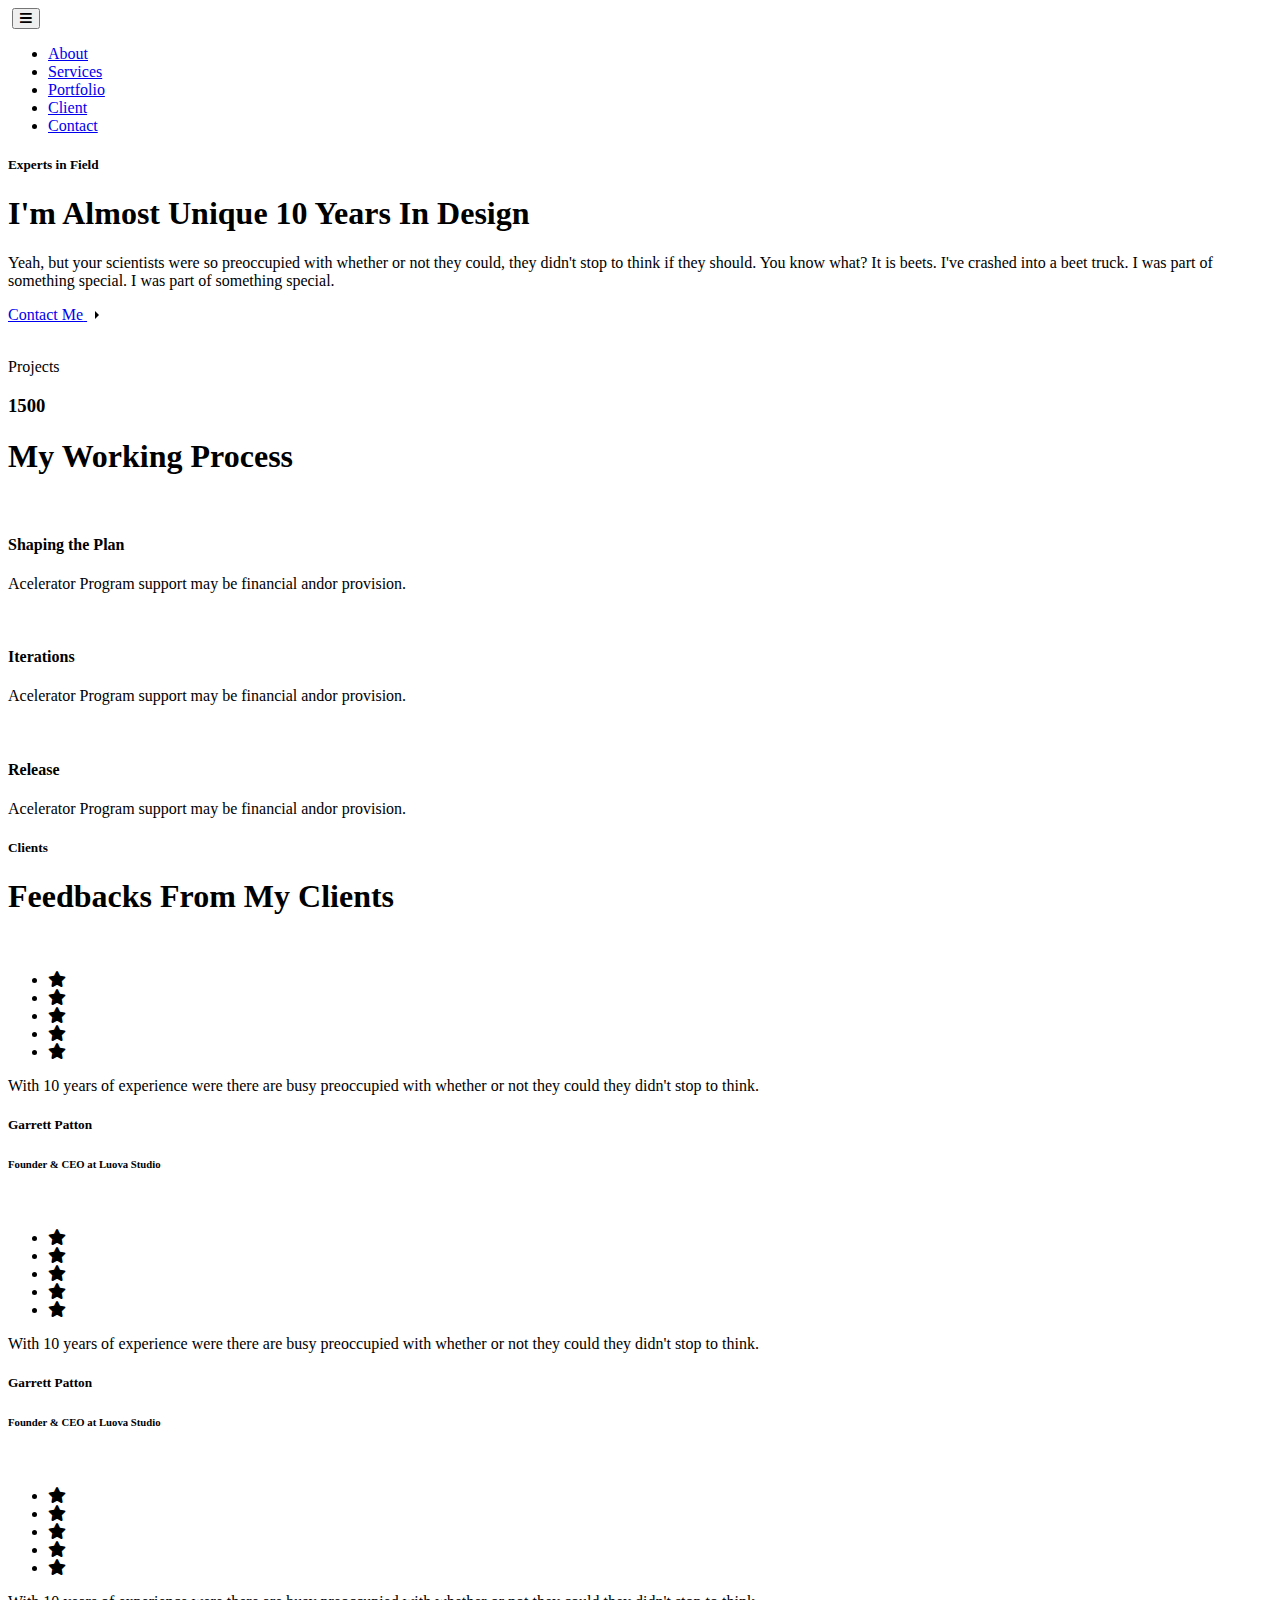
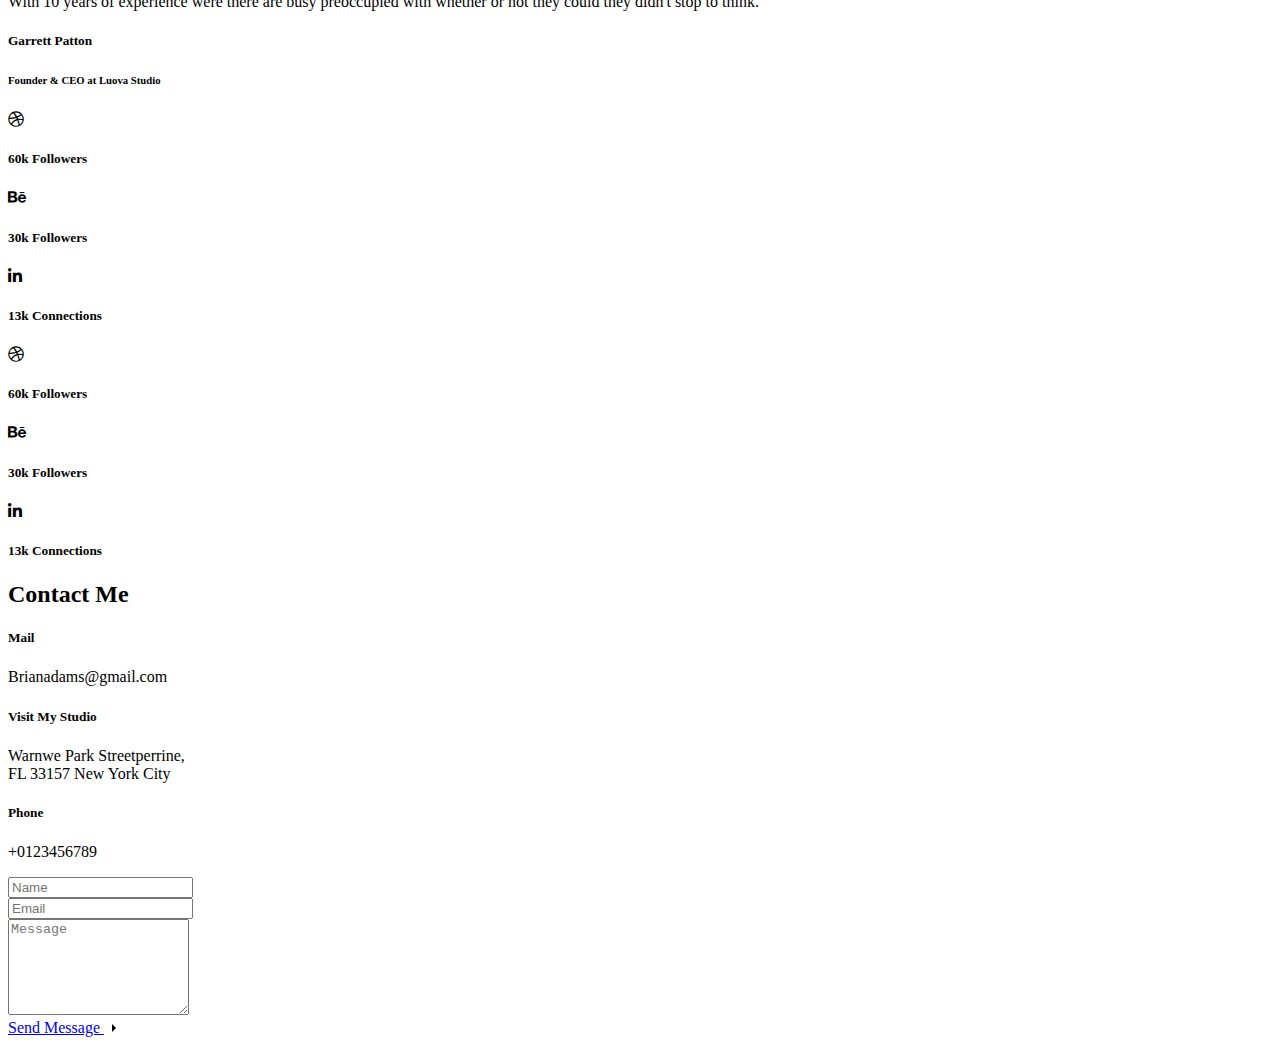
==== about-us.html @ 202423da "New" ====
<!doctype html> 
<html lang="zxx">  
<head>
    <title> Resume-White </title>
    <!-- Required meta tags -->
    <meta charset="utf-8">
    <meta http-equiv="X-UA-Compatible" content="IE=edge">
    <meta name="description" content=""/>
    <meta name="keywords" content=" "/>
    <meta name="developer" content="Saidul Islam"> 
    <meta name="viewport" content="width=device-width, initial-scale=1, shrink-to-fit=no">
    
    <!-- FAV AND ICONS   --> 
    <link rel="shortcut icon" href="assets/images/favicon.ico">
    <link rel="shortcut icon" href="assets/images/apple-icon.png">
    <link rel="shortcut icon" sizes="72x72" href="assets/images/apple-icon-72x72.png">
    <link rel="shortcut icon" sizes="114x114" href="assets/images/apple-icon-114x114.png">
    
    <!-- Font-->
    <link href="https://fonts.googleapis.com/css?family=Roboto&display=swap" rel="stylesheet">
    <!-- Font Awesome -->
    <link rel="stylesheet" href="https://use.fontawesome.com/releases/v5.8.1/css/all.css">
    <link rel="stylesheet" href="assets/icofont/icofont.min.css">
    <!-- Bootstrap CSS -->
    <link rel="stylesheet" href="assets/plugins/css/bootstrap.min.css">
    <!-- Owl Carousel CSS-->
    <link rel="stylesheet" href="assets/plugins/css/owl.css">
    <!-- Fancybox-->
    <link rel="stylesheet" href="assets/plugins/css/jquery.fancybox.min.css">
    <!-- Anime CSS-->
    <link rel="stylesheet" href="assets/plugins/css/revealer.css">        
    <!-- Aos CSS-->        
    <link rel="stylesheet" href="assets/plugins/css/aos.css">       
    <!-- Animate CSS-->       
    <link rel="stylesheet" href="assets/plugins/css/animate.css"> 
    <!-- Custom CSS-->
    <link rel="stylesheet" href="assets/css/styles.css">
    <!-- Responsive -->
    <link rel="stylesheet" href="assets/css/responsive.css">
    
</head>
<body class="black-bg body-2">
    <!--
    ===================
        NAVIGATION
    ===================
    -->
    <header class="black-bg menu-trans bg-header mh-header nav-scroll fixed-top mh-xss-mobile-nav" id="zb-header">
        <div class="overlay"></div>
        <div class="container">
            <div class="row">
                <nav class="navbar navbar-expand-lg mh-nav nav-btn">
                    <a class="navbar-brand" href="index.html"><img src="assets/images/logo.svg" alt="" class="img-fluid"></a>
                    <button class="navbar-toggler" type="button" data-toggle="collapse" data-target="#navbarSupportedContent" 
                        aria-controls="navbarSupportedContent" aria-expanded="false" aria-label="Toggle navigation">
                        <span class="navbar-toggler-icon icon">
                            <i class="fa fa-bars"></i>
                        </span>
                    </button>                    
                    <div class="collapse navbar-collapse" id="navbarSupportedContent">
                        <ul class="navbar-nav mr-0 ml-auto">                       
                            <li class="nav-item">
                                <a class="nav-link" href="#About">About</a>
                            </li>
                            <li class="nav-item">
                                <a class="nav-link " href="#0">Services</a>
                            </li>
                            <li class="nav-item"> 
                                <a class="nav-link" href="index.html">Portfolio</a>
                            </li>  
                            <li class="nav-item">
                                <a class="nav-link" href="#client">Client</a>
                            </li>                                                            
                            <li class="nav-item">
                                <a class="nav-link" href="#contact">Contact</a>
                            </li>                
                        </ul>
                    </div>
                </nav>
            </div>
        </div>
    </header>
    <!--
    ==================
        ABOUT MYSELF 
    ==================
    -->  
    <section class="res-about relative" id="About">
        <div class="container">
            <div class="row">
                <div class="col-md-6">
                    <div class="res-about-inner">
                        <h5>Experts in Field</h5>
                        <h1>I'm Almost Unique 10 Years In Design</h1>
                        <p>Yeah, but your scientists were so preoccupied with whether or not they could, they didn't stop to think if they should. You know what? It is beets. I've crashed into a beet truck. I was part of something special. I was part of something special.</p>
                        <div class="resume-btn">
                            <div class="btn-default">
                                <a href="#" class="cta">
                                    <span>Contact Me</span>
                                    <svg width="13px" height="10px" viewBox="0 0 13 10">
                                        <path d="M1,5 L11,5"></path>
                                        <polyline points="8 1 12 5 8 9"></polyline>
                                    </svg>
                                </a>
                            </div>
                        </div>                        
                    </div>
                </div>
                <div class="col-md-6">
                    <div class="res-about-img">
                        <img src="assets/images/home-men.png" alt="" class="img-fluid">
                    </div>
                    <div class="res-about-img-inner itwo">
                        <div class="inner-projects">
                            <p>Projects</p>
                            <h3>1500</h3>                                
                        </div>
                    </div>                    
                </div>
            </div>
        </div>
    </section>  
    <!--
    ==============
        RES TITLE 
    ==============
    -->  
    <section class="res-about-title relative">
        <h1 class="heading-title my-paroller" data-paroller-factor="0.9" data-paroller-type="foreground" data-paroller-direction="horizontal">My Working Process</h1>
        <div class="container">
            <div class="row">
                <div class="col-md-4">
                    <div class="ab-title-inner">
                        <div class="ab-title-icon">
                            <div class="icon-inner">
                                <img src="assets/images/about-icon-1.svg" alt="" class="img-fluid">
                            </div>
                            <!-- <span>01</span> -->
                        </div>
                        <h4>Shaping the Plan</h4>
                        <p>Acelerator Program support may 
                            be financial andor provision.</p>
                    </div>
                </div>
                <div class="col-md-4">
                    <div class="ab-title-inner">
                        <div class="ab-title-icon">
                            <div class="icon-inner">
                                <img src="assets/images/about-icon-2.svg" alt="" class="img-fluid">
                            </div>
                            <!-- <span>01</span> -->
                        </div>
                        <h4>Iterations</h4>
                        <p>Acelerator Program support may 
                            be financial andor provision.</p>
                    </div>
                </div>
                <div class="col-md-4">
                    <div class="ab-title-inner">
                        <div class="ab-title-icon">
                            <div class="icon-inner">
                                <img src="assets/images/about-icon-3.svg" alt="" class="img-fluid">
                            </div>
                            <!-- <span>01</span> -->
                        </div>
                        <h4>Release</h4>
                        <p>Acelerator Program support may 
                            be financial andor provision.</p>
                    </div>
                </div>                                
            </div>
        </div>
    </section>  
    <!--
    ======================
        RESUME FEEDBACK 
    ======================
    --> 
    <section class="resume-feedback relative" id="Clinet">
        <div class="container">
            <div class="row">
                <div class="col-md-12">
                    <div class="resume-title pd_10 wow fadeInUp">
                        <h5>Clients</h5>
                        <h1>Feedbacks From My Clients</h1>
                    </div>                    
                </div>  
                <div class="col-md-12 pd_0">
                    <div class="advice_slider " id="advice_section_std">
                        <div class="card advice_c wow fadeInUp" data-wow-duration=".9s" data-wow-delay=".3s">
                            <div class="card-body">
                                <div class="card_icon">
                                    <div class="card_icon_img">
                                        <img src="assets/images/client-1.png" alt="" class="img-fluid">
                                    </div>
                                    <div class="card-icon-details">
                                        <ul>
                                            <li><i class="fa fa-star"></i></li>
                                            <li><i class="fa fa-star"></i></li>
                                            <li><i class="fa fa-star"></i></li>
                                            <li><i class="fa fa-star"></i></li>
                                            <li><i class="fa fa-star"></i></li>
                                        </ul>
                                    </div>
                                </div>                                
                                <p class="card-text">With 10 years of experience were there are busy preoccupied with whether or not they could they didn't stop to think.</p>
                                <h5>Garrett Patton</h5>
                                <h6>Founder & CEO at Luova Studio</h6>
                            </div>
                        </div> 
                        <div class="card advice_c wow fadeInUp" data-wow-duration=".9s" data-wow-delay=".3s">
                            <div class="card-body">
                                <div class="card_icon">
                                    <div class="card_icon_img">
                                        <img src="assets/images/client-2.png" alt="" class="img-fluid">
                                    </div>
                                    <div class="card-icon-details">
                                        <ul>
                                            <li><i class="fa fa-star"></i></li>
                                            <li><i class="fa fa-star"></i></li>
                                            <li><i class="fa fa-star"></i></li>
                                            <li><i class="fa fa-star"></i></li>
                                            <li><i class="fa fa-star"></i></li>
                                        </ul>
                                    </div>
                                </div>                                
                                <p class="card-text">With 10 years of experience were there are busy preoccupied with whether or not they could they didn't stop to think.</p>
                                <h5>Garrett Patton</h5>
                                <h6>Founder & CEO at Luova Studio</h6>
                            </div>
                        </div>    
                        <div class="card advice_c wow fadeInUp" data-wow-duration=".9s" data-wow-delay=".3s">
                            <div class="card-body">
                                <div class="card_icon">
                                    <div class="card_icon_img">
                                        <img src="assets/images/client-3.png" alt="" class="img-fluid">
                                    </div>
                                    <div class="card-icon-details">
                                        <ul>
                                            <li><i class="fa fa-star"></i></li>
                                            <li><i class="fa fa-star"></i></li>
                                            <li><i class="fa fa-star"></i></li>
                                            <li><i class="fa fa-star"></i></li>
                                            <li><i class="fa fa-star"></i></li>
                                        </ul>
                                    </div>
                                </div>                                
                                <p class="card-text">With 10 years of experience were there are busy preoccupied with whether or not they could they didn't stop to think.</p>
                                <h5>Garrett Patton</h5>
                                <h6>Founder & CEO at Luova Studio</h6>
                            </div>
                        </div>                                                      
                    </div>
                </div>   
                <div class="col-md-12">
                    <div class="resume-card-social wow fadeInUp">
                        <div class="row">
                            <div class="col-md-3 col-sm-4">
                                <div class="social-inner m-none">
                                    <div class="social-img">
                                        <i class="fab fa-dribbble"></i>
                                    </div>
                                    <div class="social-details">
                                        <h5>60k Followers</h5>
                                    </div>
                                </div>
                            </div>
                            <div class="col-md-3 col-sm-4">
                                <div class="social-inner m-none">
                                    <div class="social-img color-2">
                                        <i class="fab fa-behance"></i>
                                    </div>
                                    <div class="social-details">
                                        <h5>30k Followers</h5>
                                    </div>
                                </div>
                            </div>
                            <div class="col-md-4 col-sm-4">
                                <div class="social-inner m-none">
                                    <div class="social-img color-3">
                                        <i class="fab fa-linkedin-in"></i>
                                    </div>
                                    <div class="social-details">
                                        <h5>13k Connections</h5>
                                    </div>
                                </div>
                            </div> 
                            <div class="col-md-12">
                                <div class="main-social">
                                    <div class="social-inner">
                                        <div class="social-img">
                                            <i class="fab fa-dribbble"></i>
                                        </div>
                                        <div class="social-details">
                                            <h5>60k Followers</h5>
                                        </div>
                                    </div>
                                    <div class="social-inner">
                                        <div class="social-img color-2">
                                            <i class="fab fa-behance"></i>
                                        </div>
                                        <div class="social-details">
                                            <h5>30k Followers</h5>
                                        </div>
                                    </div> 
                                    <div class="social-inner">
                                        <div class="social-img color-3">
                                            <i class="fab fa-linkedin-in"></i>
                                        </div>
                                        <div class="social-details">
                                            <h5>13k Connections</h5>
                                        </div>
                                    </div>                                    
                                </div>
                            </div>                                                      
                        </div>
                    </div>
                </div>                                            
            </div>
        </div>
    </section>
   <!--
    ================
        CONTACT US AREA SLIDER 
    ================
    -->    
    <section class="resume-contact relative" id="Contact">
        <div class="container">
            <div class="row">
                <div class="col-md-5">
                    <div class="contact-details wow fadeInUp">
                        <h2>Contact Me</h2>
                        <div class="contact-name">
                            <h5>Mail</h5>   
                            <p>Brianadams@gmail.com</p>              
                        </div>
                        <div class="contact-name">
                            <h5>Visit My Studio</h5>
                            <p>Warnwe  Park Streetperrine, <br>
                                    FL 33157 New York City</p>
                        </div>   
                        <div class="contact-name">
                            <h5>Phone</h5>   
                            <p>+0123456789</p>              
                        </div>                                             
                    </div>
                </div>
                <div class="col-md-6 ml-auto wow fadeInUp">
                    <div class="resume-form">
                        <div class="form-group">
                            <input type="text" name="name" placeholder="Name" class="form-control contact-name">
                        </div>
                        <div class="form-group">
                            <input type="email" name="email" placeholder="Email" class="form-control contact-name">
                        </div>  
                        <div class="form-group">
                            <textarea placeholder="Message"  rows="6" class="form-control contact-message"></textarea>
                        </div>                                                
                        <div class="resume-btn">
                            <div class="btn-default">
                                <a href="#" class="cta">
                                    <span>Send Message</span>
                                    <svg width="13px" height="10px" viewBox="0 0 13 10">
                                        <path d="M1,5 L11,5"></path>
                                        <polyline points="8 1 12 5 8 9"></polyline>
                                    </svg>
                                </a>
                            </div>
                        </div>                        
                    </div>
                </div>
            </div>
        </div>
        <div class="res-slider">
            <div class="container">
                <div class="row">
                    <div class="col-md-12">
                        <div class="slider-inner" id="advice_section">
                            <img src="assets/images/c-1.svg" alt="" class="img-fluid">
                            <img src="assets/images/c-2.svg" alt="" class="img-fluid">
                            <img src="assets/images/c-3.svg" alt="" class="img-fluid">
                            <img src="assets/images/c-4.svg" alt="" class="img-fluid">
                            <img src="assets/images/c-5.svg" alt="" class="img-fluid last_img">
                        </div>
                    </div>
                </div>
            </div>
        </div>        
    </section>      

    <!--
    ==============
    * JS Files *
    ==============
    -->

    <!-- jQuery first, then Popper.js, then Bootstrap JS -->

    <!-- jQuery -->
    <script src="assets/plugins/js/jquery.min.js"></script>
    <!-- popper -->
    <script src="assets/plugins/js/popper.min.js"></script>
    <!-- bootstrap -->
    <script src="assets/plugins/js/bootstrap.min.js"></script>
    <!-- waypoint  -->
    <script src="assets/plugins/js/waypoints.min.js"></script>
    <!-- owl carousel -->
    <script src="assets/plugins/js/owl.carousel.js"></script>
    <!-- validator -->
    <script src="assets/plugins/js/validator.min.js"></script>
    <!-- wow -->
    <script src="assets/plugins/js/wow.min.js"></script>
    <!-- jquery nav -->
    <script src="assets/plugins/js/jquery.nav.js"></script>
    <!-- Isotop -->
    <script src="assets/plugins/js/isotope.pkgd.js"></script>
    <script src="assets/plugins/js/packery-mode.pkgd.js"></script>
    <!-- Fancybox js-->
    <script src="assets/plugins/js/jquery.fancybox.min.js"></script>
    <!-- AOS  -->
    <script src="assets/plugins/js/aos.js"></script>
    <!-- WOW MIN JS  -->    
    <script src="assets/plugins/js/wow.min.js"></script>
    <!-- TWEEN MAX GSAP ANIMATION  -->    
    <script src="assets/plugins/js/TweenMax.min.js"></script>
    <!-- Parallax -->
    <script src="assets/plugins/js/simpleParallax.min.js"></script>
    <script src="assets/plugins/js/jquery.paroller.min.js"></script>    
    <!-- TYPING ANIMATION JS  -->
    <script src="assets/plugins/js/typed.js"></script>    
    <script src="assets/plugins/js/textition.js"></script>
    <!-- Custom Scripts-->
    <script src="assets/js/custom-scripts.js"></script> 
    <!-- WOW ANIMATION ACTIVATION SCRIPT  -->    
    <script>      
        new WOW().init();
    </script>
    <!-- PAGE REVEALER WITH SCROLL JS  -->    
    <script>
        var $animation_elements = $('.reveal-image');
        var $window = $(window);

        function check_if_in_view() {
            var window_height = $window.height();
            var window_top_position = $window.scrollTop();
            var window_bottom_position = (window_top_position + window_height);
        
            $.each($animation_elements, function() {
            var $element = $(this);
            var element_height = $element.innerHeight();
            var element_top_position = $element.offset().top;
            var element_bottom_position = (element_top_position + element_height);
        
            //check to see if this current container is within viewport
            if ((element_bottom_position >= window_top_position) &&
                (element_top_position <= window_bottom_position)) {
                $element.addClass('reveal');
            } else {
                // $element.removeClass('reveal');
            }
            });
        }
            $window.on('scroll resize', check_if_in_view);
            $window.trigger('scroll');        
    </script>    

</body>
</html>
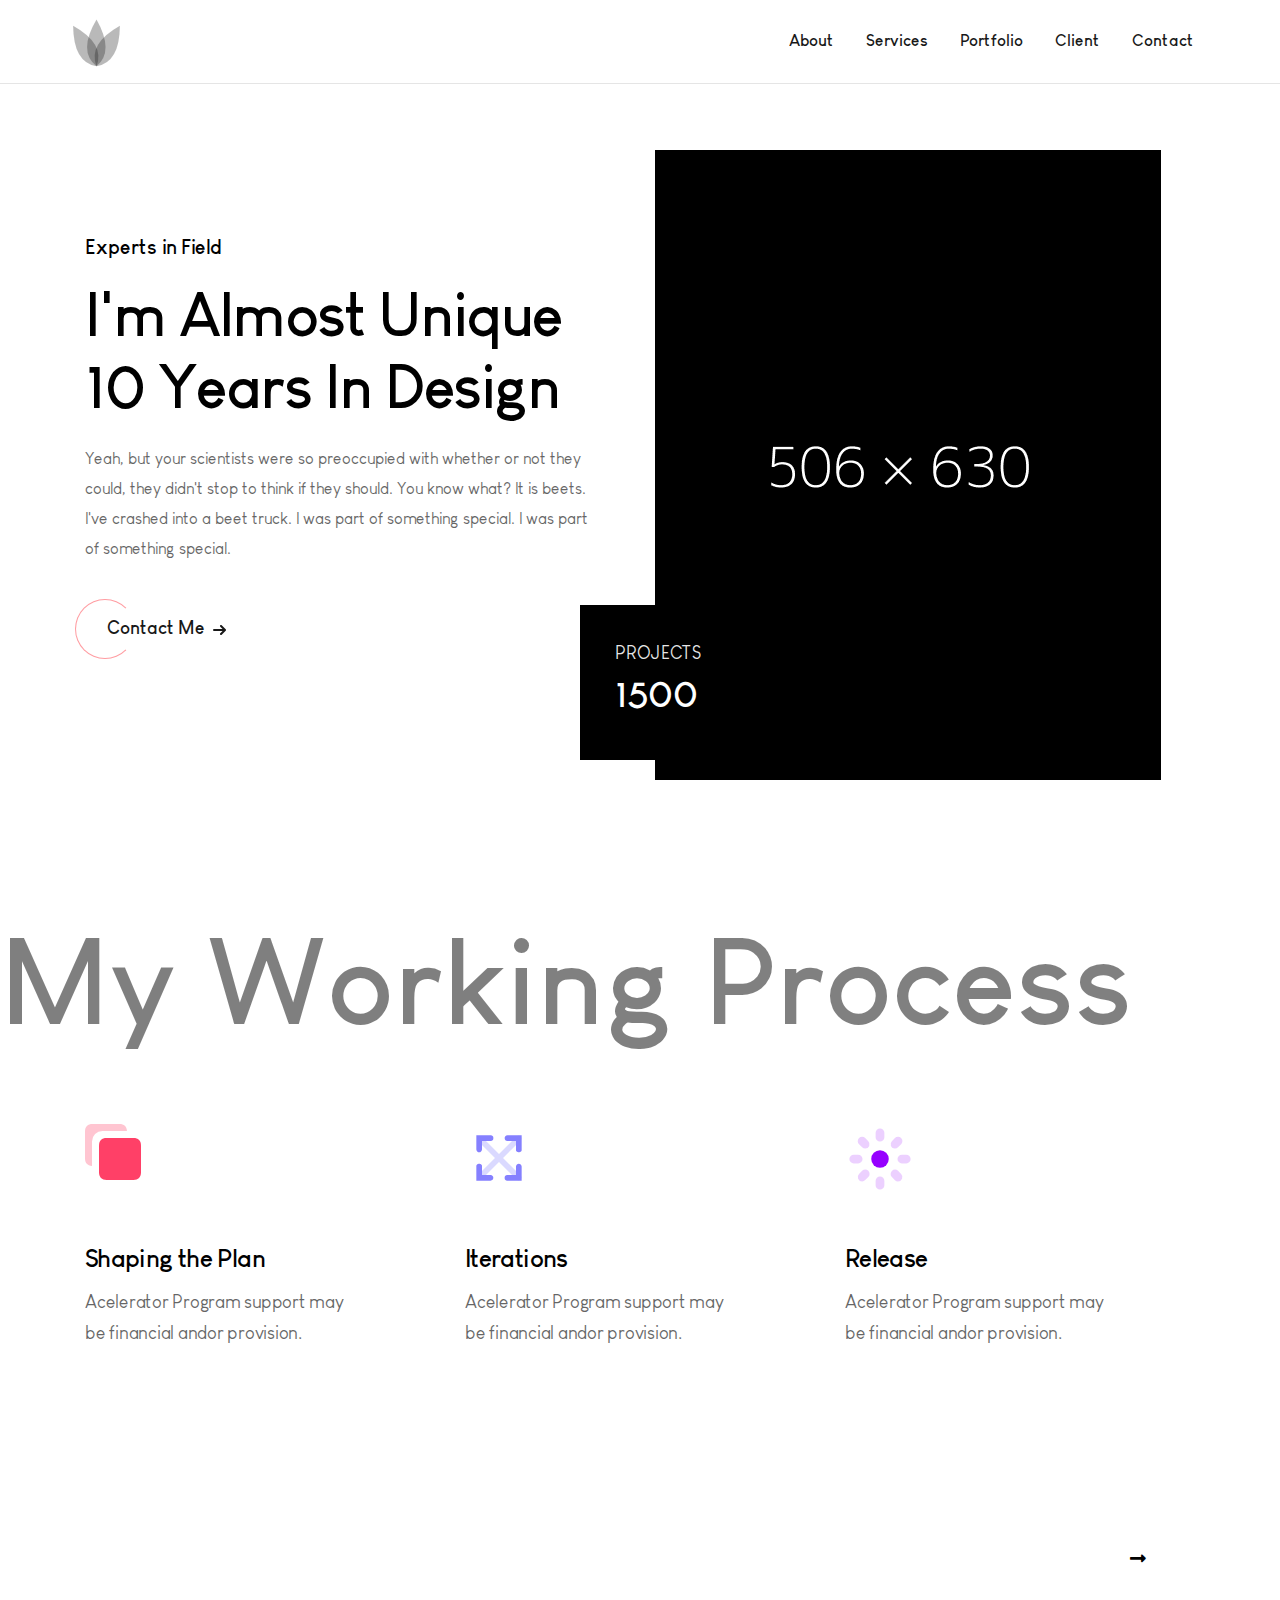
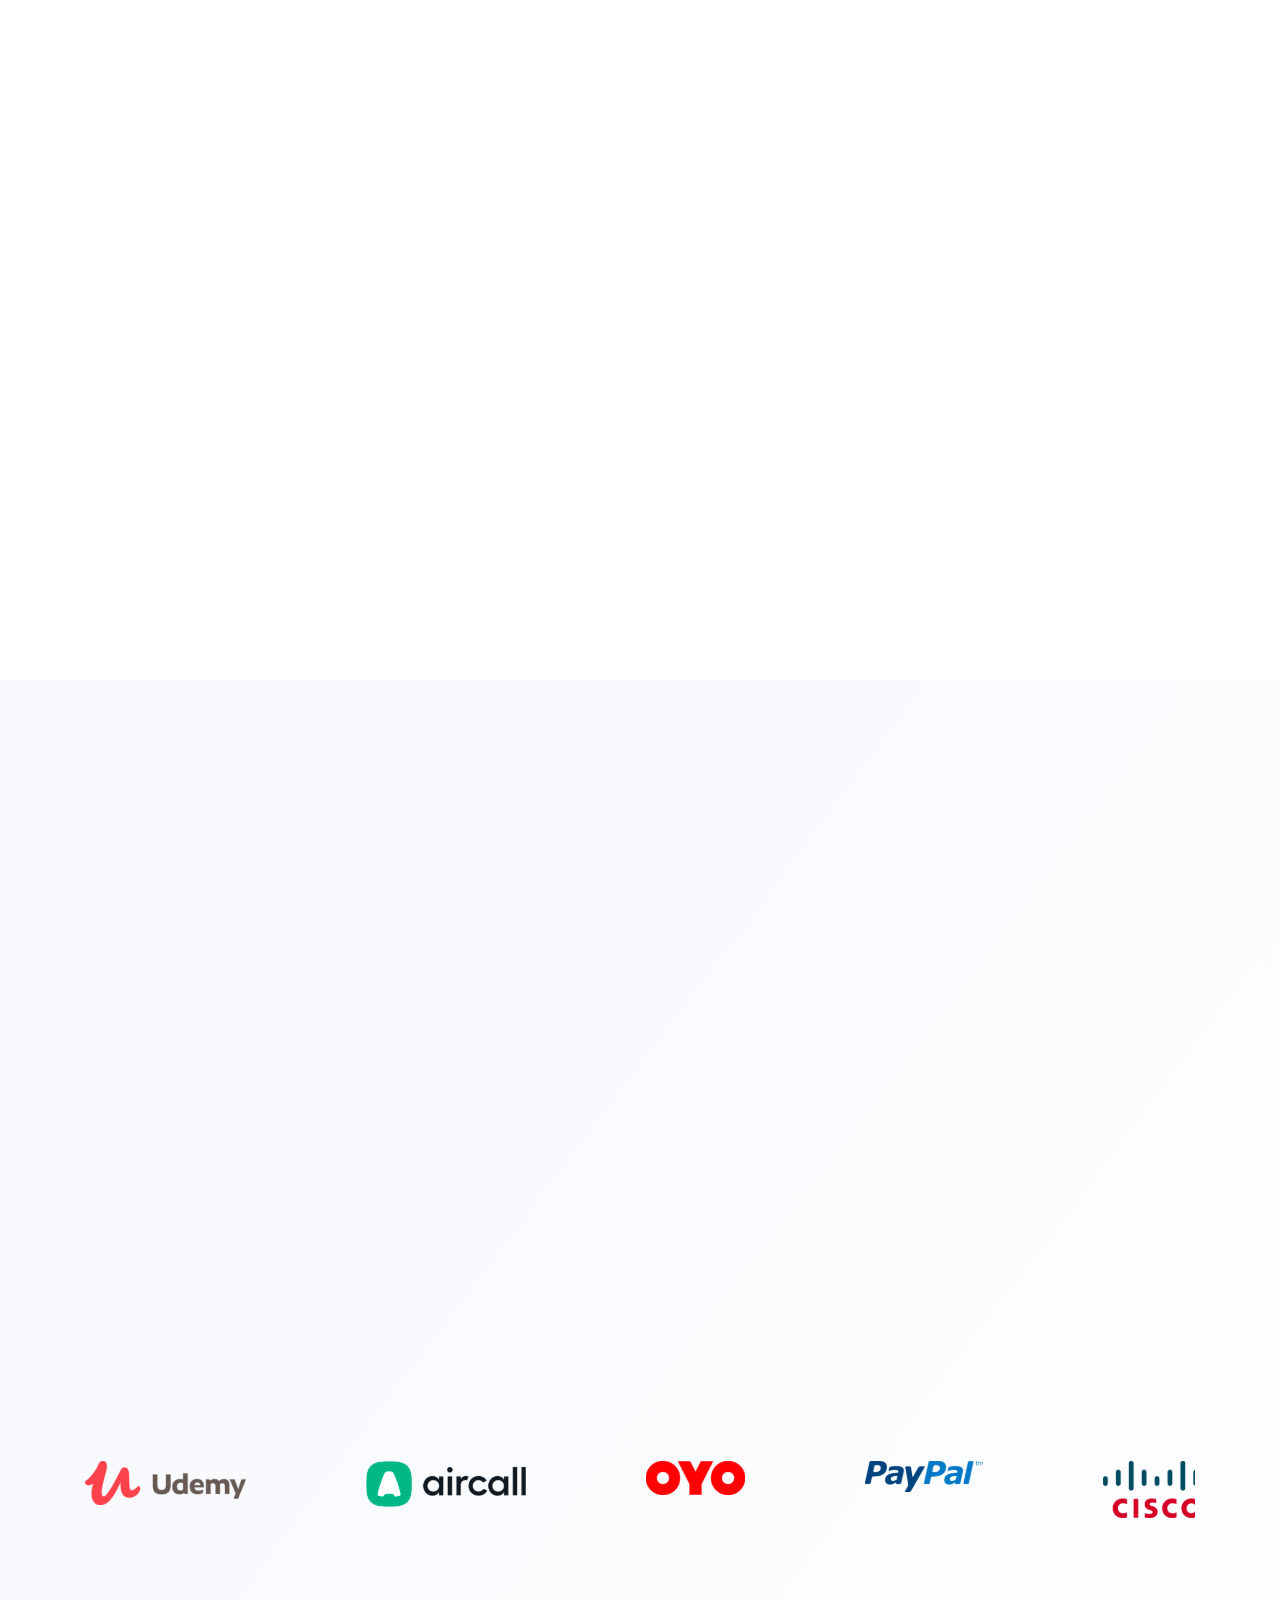
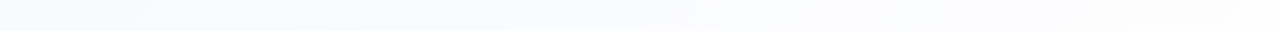
==== commit 836b81c2: "07" ====
--- a/about-us.html
+++ b/about-us.html
@@ -1,5 +1,5 @@
-<!doctype html> 
-<html lang="zxx">  
+<!doctype html>
+<html lang="zxx">
 <head>
     <title> Resume-White </title>
     <!-- Required meta tags -->
@@ -7,37 +7,37 @@
     <meta http-equiv="X-UA-Compatible" content="IE=edge">
     <meta name="description" content=""/>
     <meta name="keywords" content=" "/>
-    <meta name="developer" content="Saidul Islam"> 
+    <meta name="developer" content="Saidul Islam">
     <meta name="viewport" content="width=device-width, initial-scale=1, shrink-to-fit=no">
-    
-    <!-- FAV AND ICONS   --> 
-    <link rel="shortcut icon" href="assets/images/favicon.ico">
-    <link rel="shortcut icon" href="assets/images/apple-icon.png">
-    <link rel="shortcut icon" sizes="72x72" href="assets/images/apple-icon-72x72.png">
-    <link rel="shortcut icon" sizes="114x114" href="assets/images/apple-icon-114x114.png">
-    
+
+    <!-- FAV AND ICONS   -->
+    <link rel="shortcut icon" href="images/favicon.ico">
+    <link rel="shortcut icon" href="images/apple-icon.png">
+    <link rel="shortcut icon" sizes="72x72" href="images/apple-icon-72x72.png">
+    <link rel="shortcut icon" sizes="114x114" href="images/apple-icon-114x114.png">
+
     <!-- Font-->
     <link href="https://fonts.googleapis.com/css?family=Roboto&display=swap" rel="stylesheet">
     <!-- Font Awesome -->
     <link rel="stylesheet" href="https://use.fontawesome.com/releases/v5.8.1/css/all.css">
-    <link rel="stylesheet" href="assets/icofont/icofont.min.css">
+    <link rel="stylesheet" href="icofont/icofont.min.css">
     <!-- Bootstrap CSS -->
-    <link rel="stylesheet" href="assets/plugins/css/bootstrap.min.css">
+    <link rel="stylesheet" href="plugins/css/bootstrap.min.css">
     <!-- Owl Carousel CSS-->
-    <link rel="stylesheet" href="assets/plugins/css/owl.css">
+    <link rel="stylesheet" href="plugins/css/owl.css">
     <!-- Fancybox-->
-    <link rel="stylesheet" href="assets/plugins/css/jquery.fancybox.min.css">
+    <link rel="stylesheet" href="plugins/css/jquery.fancybox.min.css">
     <!-- Anime CSS-->
-    <link rel="stylesheet" href="assets/plugins/css/revealer.css">        
-    <!-- Aos CSS-->        
-    <link rel="stylesheet" href="assets/plugins/css/aos.css">       
-    <!-- Animate CSS-->       
-    <link rel="stylesheet" href="assets/plugins/css/animate.css"> 
+    <link rel="stylesheet" href="plugins/css/revealer.css">        
+    <!-- Aos CSS-->
+    <link rel="stylesheet" href="plugins/css/aos.css">       
+    <!-- Animate CSS-->
+    <link rel="stylesheet" href="plugins/css/animate.css"> 
     <!-- Custom CSS-->
-    <link rel="stylesheet" href="assets/css/styles.css">
+    <link rel="stylesheet" href="css/styles.css">
     <!-- Responsive -->
-    <link rel="stylesheet" href="assets/css/responsive.css">
-    
+    <link rel="stylesheet" href="css/responsive.css">
+
 </head>
 <body class="black-bg body-2">
     <!--
@@ -50,30 +50,30 @@
         <div class="container">
             <div class="row">
                 <nav class="navbar navbar-expand-lg mh-nav nav-btn">
-                    <a class="navbar-brand" href="index.html"><img src="assets/images/logo.svg" alt="" class="img-fluid"></a>
-                    <button class="navbar-toggler" type="button" data-toggle="collapse" data-target="#navbarSupportedContent" 
+                    <a class="navbar-brand" href="index.html"><img src="images/logo.svg" alt="" class="img-fluid"></a>
+                    <button class="navbar-toggler" type="button" data-toggle="collapse" data-target="#navbarSupportedContent"
                         aria-controls="navbarSupportedContent" aria-expanded="false" aria-label="Toggle navigation">
                         <span class="navbar-toggler-icon icon">
                             <i class="fa fa-bars"></i>
                         </span>
-                    </button>                    
+                    </button>
                     <div class="collapse navbar-collapse" id="navbarSupportedContent">
-                        <ul class="navbar-nav mr-0 ml-auto">                       
+                        <ul class="navbar-nav mr-0 ml-auto">
                             <li class="nav-item">
                                 <a class="nav-link" href="#About">About</a>
                             </li>
                             <li class="nav-item">
                                 <a class="nav-link " href="#0">Services</a>
                             </li>
-                            <li class="nav-item"> 
+                            <li class="nav-item">
                                 <a class="nav-link" href="index.html">Portfolio</a>
-                            </li>  
+                            </li>
                             <li class="nav-item">
                                 <a class="nav-link" href="#client">Client</a>
-                            </li>                                                            
+                            </li>
                             <li class="nav-item">
                                 <a class="nav-link" href="#contact">Contact</a>
-                            </li>                
+                            </li>
                         </ul>
                     </div>
                 </nav>
@@ -82,9 +82,9 @@
     </header>
     <!--
     ==================
-        ABOUT MYSELF 
+        ABOUT MYSELF
     ==================
-    -->  
+    -->
     <section class="res-about relative" id="About">
         <div class="container">
             <div class="row">
@@ -103,28 +103,28 @@
                                     </svg>
                                 </a>
                             </div>
-                        </div>                        
+                        </div>
                     </div>
                 </div>
                 <div class="col-md-6">
                     <div class="res-about-img">
-                        <img src="assets/images/home-men.png" alt="" class="img-fluid">
+                        <img src="images/home-men.png" alt="" class="img-fluid">
                     </div>
                     <div class="res-about-img-inner itwo">
                         <div class="inner-projects">
                             <p>Projects</p>
-                            <h3>1500</h3>                                
-                        </div>
-                    </div>                    
-                </div>
-            </div>
-        </div>
-    </section>  
+                            <h3>1500</h3>
+                        </div>
+                    </div>
+                </div>
+            </div>
+        </div>
+    </section>
     <!--
     ==============
-        RES TITLE 
+        RES TITLE
     ==============
-    -->  
+    -->
     <section class="res-about-title relative">
         <h1 class="heading-title my-paroller" data-paroller-factor="0.9" data-paroller-type="foreground" data-paroller-direction="horizontal">My Working Process</h1>
         <div class="container">
@@ -133,12 +133,12 @@
                     <div class="ab-title-inner">
                         <div class="ab-title-icon">
                             <div class="icon-inner">
-                                <img src="assets/images/about-icon-1.svg" alt="" class="img-fluid">
+                                <img src="images/about-icon-1.svg" alt="" class="img-fluid">
                             </div>
                             <!-- <span>01</span> -->
                         </div>
                         <h4>Shaping the Plan</h4>
-                        <p>Acelerator Program support may 
+                        <p>Acelerator Program support may
                             be financial andor provision.</p>
                     </div>
                 </div>
@@ -146,12 +146,12 @@
                     <div class="ab-title-inner">
                         <div class="ab-title-icon">
                             <div class="icon-inner">
-                                <img src="assets/images/about-icon-2.svg" alt="" class="img-fluid">
+                                <img src="images/about-icon-2.svg" alt="" class="img-fluid">
                             </div>
                             <!-- <span>01</span> -->
                         </div>
                         <h4>Iterations</h4>
-                        <p>Acelerator Program support may 
+                        <p>Acelerator Program support may
                             be financial andor provision.</p>
                     </div>
                 </div>
@@ -159,23 +159,23 @@
                     <div class="ab-title-inner">
                         <div class="ab-title-icon">
                             <div class="icon-inner">
-                                <img src="assets/images/about-icon-3.svg" alt="" class="img-fluid">
+                                <img src="images/about-icon-3.svg" alt="" class="img-fluid">
                             </div>
                             <!-- <span>01</span> -->
                         </div>
                         <h4>Release</h4>
-                        <p>Acelerator Program support may 
+                        <p>Acelerator Program support may
                             be financial andor provision.</p>
                     </div>
-                </div>                                
-            </div>
-        </div>
-    </section>  
+                </div>
+            </div>
+        </div>
+    </section>
     <!--
     ======================
-        RESUME FEEDBACK 
+        RESUME FEEDBACK
     ======================
-    --> 
+    -->
     <section class="resume-feedback relative" id="Clinet">
         <div class="container">
             <div class="row">
@@ -183,15 +183,15 @@
                     <div class="resume-title pd_10 wow fadeInUp">
                         <h5>Clients</h5>
                         <h1>Feedbacks From My Clients</h1>
-                    </div>                    
-                </div>  
+                    </div>
+                </div>
                 <div class="col-md-12 pd_0">
                     <div class="advice_slider " id="advice_section_std">
                         <div class="card advice_c wow fadeInUp" data-wow-duration=".9s" data-wow-delay=".3s">
                             <div class="card-body">
                                 <div class="card_icon">
                                     <div class="card_icon_img">
-                                        <img src="assets/images/client-1.png" alt="" class="img-fluid">
+                                        <img src="images/client-1.png" alt="" class="img-fluid">
                                     </div>
                                     <div class="card-icon-details">
                                         <ul>
@@ -202,17 +202,17 @@
                                             <li><i class="fa fa-star"></i></li>
                                         </ul>
                                     </div>
-                                </div>                                
+                                </div>
                                 <p class="card-text">With 10 years of experience were there are busy preoccupied with whether or not they could they didn't stop to think.</p>
                                 <h5>Garrett Patton</h5>
                                 <h6>Founder & CEO at Luova Studio</h6>
                             </div>
-                        </div> 
+                        </div>
                         <div class="card advice_c wow fadeInUp" data-wow-duration=".9s" data-wow-delay=".3s">
                             <div class="card-body">
                                 <div class="card_icon">
                                     <div class="card_icon_img">
-                                        <img src="assets/images/client-2.png" alt="" class="img-fluid">
+                                        <img src="images/client-2.png" alt="" class="img-fluid">
                                     </div>
                                     <div class="card-icon-details">
                                         <ul>
@@ -223,17 +223,17 @@
                                             <li><i class="fa fa-star"></i></li>
                                         </ul>
                                     </div>
-                                </div>                                
+                                </div>
                                 <p class="card-text">With 10 years of experience were there are busy preoccupied with whether or not they could they didn't stop to think.</p>
                                 <h5>Garrett Patton</h5>
                                 <h6>Founder & CEO at Luova Studio</h6>
                             </div>
-                        </div>    
+                        </div>
                         <div class="card advice_c wow fadeInUp" data-wow-duration=".9s" data-wow-delay=".3s">
                             <div class="card-body">
                                 <div class="card_icon">
                                     <div class="card_icon_img">
-                                        <img src="assets/images/client-3.png" alt="" class="img-fluid">
+                                        <img src="images/client-3.png" alt="" class="img-fluid">
                                     </div>
                                     <div class="card-icon-details">
                                         <ul>
@@ -244,14 +244,14 @@
                                             <li><i class="fa fa-star"></i></li>
                                         </ul>
                                     </div>
-                                </div>                                
+                                </div>
                                 <p class="card-text">With 10 years of experience were there are busy preoccupied with whether or not they could they didn't stop to think.</p>
                                 <h5>Garrett Patton</h5>
                                 <h6>Founder & CEO at Luova Studio</h6>
                             </div>
-                        </div>                                                      
-                    </div>
-                </div>   
+                        </div>
+                    </div>
+                </div>
                 <div class="col-md-12">
                     <div class="resume-card-social wow fadeInUp">
                         <div class="row">
@@ -284,7 +284,7 @@
                                         <h5>13k Connections</h5>
                                     </div>
                                 </div>
-                            </div> 
+                            </div>
                             <div class="col-md-12">
                                 <div class="main-social">
                                     <div class="social-inner">
@@ -302,7 +302,7 @@
                                         <div class="social-details">
                                             <h5>30k Followers</h5>
                                         </div>
-                                    </div> 
+                                    </div>
                                     <div class="social-inner">
                                         <div class="social-img color-3">
                                             <i class="fab fa-linkedin-in"></i>
@@ -310,20 +310,20 @@
                                         <div class="social-details">
                                             <h5>13k Connections</h5>
                                         </div>
-                                    </div>                                    
-                                </div>
-                            </div>                                                      
-                        </div>
-                    </div>
-                </div>                                            
+                                    </div>
+                                </div>
+                            </div>
+                        </div>
+                    </div>
+                </div>
             </div>
         </div>
     </section>
    <!--
     ================
-        CONTACT US AREA SLIDER 
+        CONTACT US AREA SLIDER
     ================
-    -->    
+    -->
     <section class="resume-contact relative" id="Contact">
         <div class="container">
             <div class="row">
@@ -331,18 +331,18 @@
                     <div class="contact-details wow fadeInUp">
                         <h2>Contact Me</h2>
                         <div class="contact-name">
-                            <h5>Mail</h5>   
-                            <p>Brianadams@gmail.com</p>              
+                            <h5>Mail</h5>
+                            <p>Brianadams@gmail.com</p>
                         </div>
                         <div class="contact-name">
                             <h5>Visit My Studio</h5>
                             <p>Warnwe  Park Streetperrine, <br>
                                     FL 33157 New York City</p>
-                        </div>   
+                        </div>
                         <div class="contact-name">
-                            <h5>Phone</h5>   
-                            <p>+0123456789</p>              
-                        </div>                                             
+                            <h5>Phone</h5>
+                            <p>+0123456789</p>
+                        </div>
                     </div>
                 </div>
                 <div class="col-md-6 ml-auto wow fadeInUp">
@@ -352,10 +352,10 @@
                         </div>
                         <div class="form-group">
                             <input type="email" name="email" placeholder="Email" class="form-control contact-name">
-                        </div>  
+                        </div>
                         <div class="form-group">
                             <textarea placeholder="Message"  rows="6" class="form-control contact-message"></textarea>
-                        </div>                                                
+                        </div>
                         <div class="resume-btn">
                             <div class="btn-default">
                                 <a href="#" class="cta">
@@ -366,7 +366,7 @@
                                     </svg>
                                 </a>
                             </div>
-                        </div>                        
+                        </div>
                     </div>
                 </div>
             </div>
@@ -376,17 +376,17 @@
                 <div class="row">
                     <div class="col-md-12">
                         <div class="slider-inner" id="advice_section">
-                            <img src="assets/images/c-1.svg" alt="" class="img-fluid">
-                            <img src="assets/images/c-2.svg" alt="" class="img-fluid">
-                            <img src="assets/images/c-3.svg" alt="" class="img-fluid">
-                            <img src="assets/images/c-4.svg" alt="" class="img-fluid">
-                            <img src="assets/images/c-5.svg" alt="" class="img-fluid last_img">
-                        </div>
-                    </div>
-                </div>
-            </div>
-        </div>        
-    </section>      
+                            <img src="images/c-1.svg" alt="" class="img-fluid">
+                            <img src="images/c-2.svg" alt="" class="img-fluid">
+                            <img src="images/c-3.svg" alt="" class="img-fluid">
+                            <img src="images/c-4.svg" alt="" class="img-fluid">
+                            <img src="images/c-5.svg" alt="" class="img-fluid last_img">
+                        </div>
+                    </div>
+                </div>
+            </div>
+        </div>
+    </section>
 
     <!--
     ==============
@@ -397,45 +397,45 @@
     <!-- jQuery first, then Popper.js, then Bootstrap JS -->
 
     <!-- jQuery -->
-    <script src="assets/plugins/js/jquery.min.js"></script>
+    <script src="plugins/js/jquery.min.js"></script>
     <!-- popper -->
-    <script src="assets/plugins/js/popper.min.js"></script>
+    <script src="plugins/js/popper.min.js"></script>
     <!-- bootstrap -->
-    <script src="assets/plugins/js/bootstrap.min.js"></script>
+    <script src="plugins/js/bootstrap.min.js"></script>
     <!-- waypoint  -->
-    <script src="assets/plugins/js/waypoints.min.js"></script>
+    <script src="plugins/js/waypoints.min.js"></script>
     <!-- owl carousel -->
-    <script src="assets/plugins/js/owl.carousel.js"></script>
+    <script src="plugins/js/owl.carousel.js"></script>
     <!-- validator -->
-    <script src="assets/plugins/js/validator.min.js"></script>
+    <script src="plugins/js/validator.min.js"></script>
     <!-- wow -->
-    <script src="assets/plugins/js/wow.min.js"></script>
+    <script src="plugins/js/wow.min.js"></script>
     <!-- jquery nav -->
-    <script src="assets/plugins/js/jquery.nav.js"></script>
+    <script src="plugins/js/jquery.nav.js"></script>
     <!-- Isotop -->
-    <script src="assets/plugins/js/isotope.pkgd.js"></script>
-    <script src="assets/plugins/js/packery-mode.pkgd.js"></script>
+    <script src="plugins/js/isotope.pkgd.js"></script>
+    <script src="plugins/js/packery-mode.pkgd.js"></script>
     <!-- Fancybox js-->
-    <script src="assets/plugins/js/jquery.fancybox.min.js"></script>
+    <script src="plugins/js/jquery.fancybox.min.js"></script>
     <!-- AOS  -->
-    <script src="assets/plugins/js/aos.js"></script>
-    <!-- WOW MIN JS  -->    
-    <script src="assets/plugins/js/wow.min.js"></script>
-    <!-- TWEEN MAX GSAP ANIMATION  -->    
-    <script src="assets/plugins/js/TweenMax.min.js"></script>
+    <script src="plugins/js/aos.js"></script>
+    <!-- WOW MIN JS  -->
+    <script src="plugins/js/wow.min.js"></script>
+    <!-- TWEEN MAX GSAP ANIMATION  -->
+    <script src="plugins/js/TweenMax.min.js"></script>
     <!-- Parallax -->
-    <script src="assets/plugins/js/simpleParallax.min.js"></script>
-    <script src="assets/plugins/js/jquery.paroller.min.js"></script>    
+    <script src="plugins/js/simpleParallax.min.js"></script>
+    <script src="plugins/js/jquery.paroller.min.js"></script>    
     <!-- TYPING ANIMATION JS  -->
-    <script src="assets/plugins/js/typed.js"></script>    
-    <script src="assets/plugins/js/textition.js"></script>
+    <script src="plugins/js/typed.js"></script>    
+    <script src="plugins/js/textition.js"></script>
     <!-- Custom Scripts-->
-    <script src="assets/js/custom-scripts.js"></script> 
-    <!-- WOW ANIMATION ACTIVATION SCRIPT  -->    
-    <script>      
+    <script src="js/custom-scripts.js"></script> 
+    <!-- WOW ANIMATION ACTIVATION SCRIPT  -->
+    <script>
         new WOW().init();
     </script>
-    <!-- PAGE REVEALER WITH SCROLL JS  -->    
+    <!-- PAGE REVEALER WITH SCROLL JS  -->
     <script>
         var $animation_elements = $('.reveal-image');
         var $window = $(window);
@@ -444,13 +444,13 @@
             var window_height = $window.height();
             var window_top_position = $window.scrollTop();
             var window_bottom_position = (window_top_position + window_height);
-        
+
             $.each($animation_elements, function() {
             var $element = $(this);
             var element_height = $element.innerHeight();
             var element_top_position = $element.offset().top;
             var element_bottom_position = (element_top_position + element_height);
-        
+
             //check to see if this current container is within viewport
             if ((element_bottom_position >= window_top_position) &&
                 (element_top_position <= window_bottom_position)) {
@@ -461,8 +461,8 @@
             });
         }
             $window.on('scroll resize', check_if_in_view);
-            $window.trigger('scroll');        
-    </script>    
+            $window.trigger('scroll');
+    </script>
 
 </body>
-</html>+</html>
--- a/plugins/css/revealer.css
+++ b/plugins/css/revealer.css
@@ -0,0 +1,10 @@
+.block-revealer__element {
+	position: absolute;
+	top: 0;
+	left: 0;
+	width: 100%;
+	height: 100%;
+	background: #000;
+	pointer-events: none;
+	opacity: 0;
+}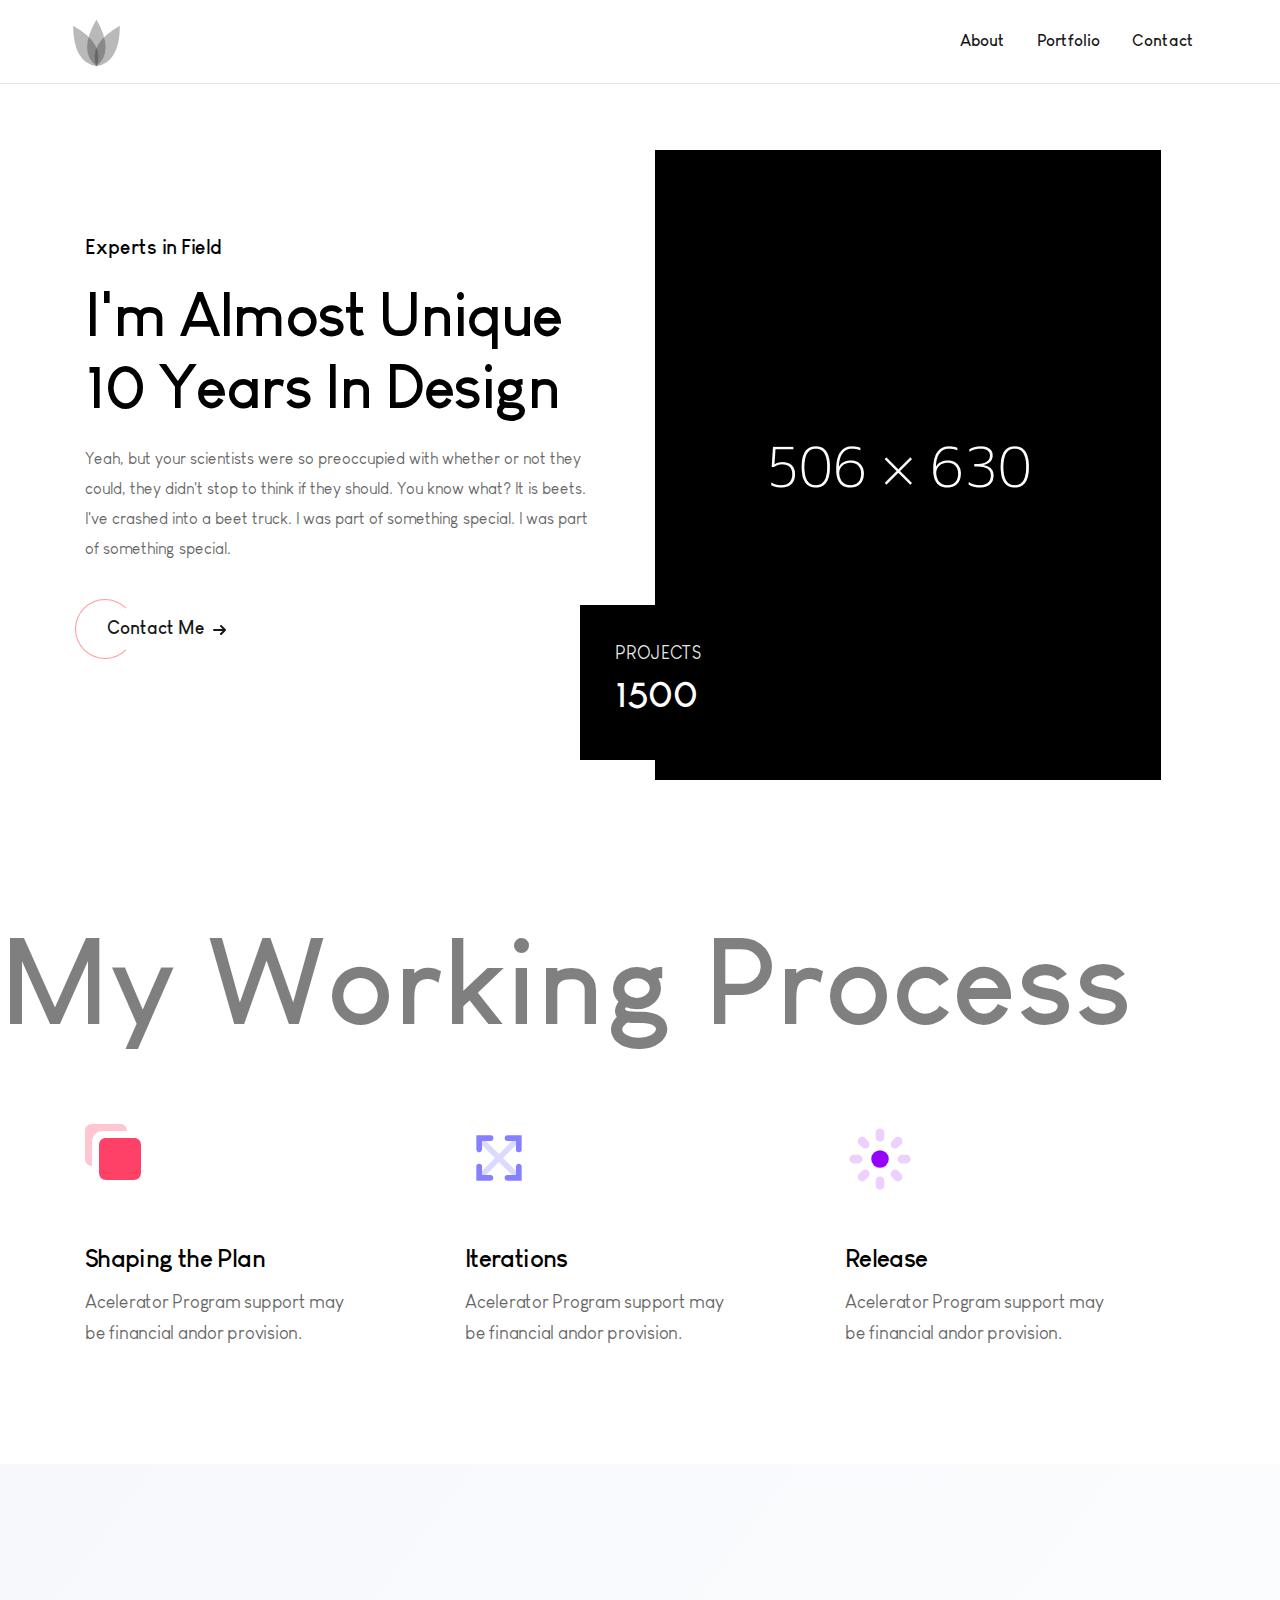
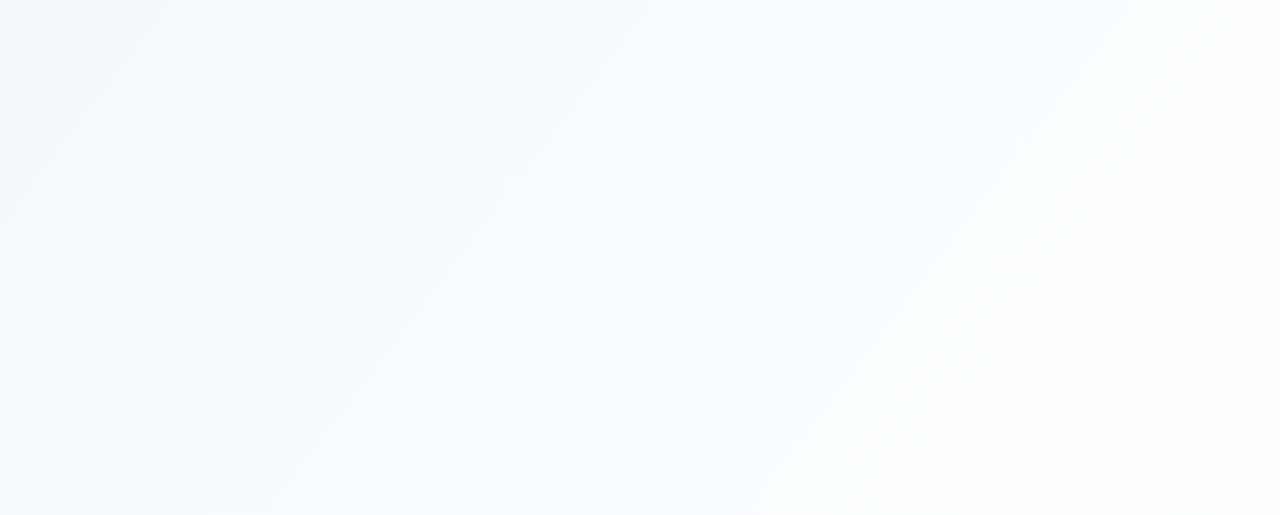
==== commit b9004bc7: "08" ====
--- a/about-us.html
+++ b/about-us.html
@@ -28,11 +28,11 @@
     <!-- Fancybox-->
     <link rel="stylesheet" href="plugins/css/jquery.fancybox.min.css">
     <!-- Anime CSS-->
-    <link rel="stylesheet" href="plugins/css/revealer.css">        
+    <link rel="stylesheet" href="plugins/css/revealer.css">
     <!-- Aos CSS-->
-    <link rel="stylesheet" href="plugins/css/aos.css">       
+    <link rel="stylesheet" href="plugins/css/aos.css">
     <!-- Animate CSS-->
-    <link rel="stylesheet" href="plugins/css/animate.css"> 
+    <link rel="stylesheet" href="plugins/css/animate.css">
     <!-- Custom CSS-->
     <link rel="stylesheet" href="css/styles.css">
     <!-- Responsive -->
@@ -62,15 +62,15 @@
                             <li class="nav-item">
                                 <a class="nav-link" href="#About">About</a>
                             </li>
-                            <li class="nav-item">
+                            <!--<li class="nav-item">
                                 <a class="nav-link " href="#0">Services</a>
-                            </li>
+                            </li>-->
                             <li class="nav-item">
                                 <a class="nav-link" href="index.html">Portfolio</a>
                             </li>
-                            <li class="nav-item">
+                            <!--<li class="nav-item">
                                 <a class="nav-link" href="#client">Client</a>
-                            </li>
+                            </li>-->
                             <li class="nav-item">
                                 <a class="nav-link" href="#contact">Contact</a>
                             </li>
@@ -95,7 +95,7 @@
                         <p>Yeah, but your scientists were so preoccupied with whether or not they could, they didn't stop to think if they should. You know what? It is beets. I've crashed into a beet truck. I was part of something special. I was part of something special.</p>
                         <div class="resume-btn">
                             <div class="btn-default">
-                                <a href="#" class="cta">
+                                <a href="#Contact" class="cta">
                                     <span>Contact Me</span>
                                     <svg width="13px" height="10px" viewBox="0 0 13 10">
                                         <path d="M1,5 L11,5"></path>
@@ -175,8 +175,8 @@
     ======================
         RESUME FEEDBACK
     ======================
-    -->
-    <section class="resume-feedback relative" id="Clinet">
+  -->
+    <!--<section class="resume-feedback relative" id="Clinet">
         <div class="container">
             <div class="row">
                 <div class="col-md-12">
@@ -318,7 +318,7 @@
                 </div>
             </div>
         </div>
-    </section>
+    </section>-->
    <!--
     ================
         CONTACT US AREA SLIDER
@@ -332,20 +332,20 @@
                         <h2>Contact Me</h2>
                         <div class="contact-name">
                             <h5>Mail</h5>
-                            <p>Brianadams@gmail.com</p>
-                        </div>
-                        <div class="contact-name">
+                            <p>gugnani.keshav@gmail.com</p>
+                        </div>
+                        <!--<div class="contact-name">
                             <h5>Visit My Studio</h5>
                             <p>Warnwe  Park Streetperrine, <br>
                                     FL 33157 New York City</p>
-                        </div>
+                        </div>-->
                         <div class="contact-name">
                             <h5>Phone</h5>
-                            <p>+0123456789</p>
-                        </div>
-                    </div>
-                </div>
-                <div class="col-md-6 ml-auto wow fadeInUp">
+                            <p>+917665172590</p>
+                        </div>
+                    </div>
+                </div>
+                <!--<div class="col-md-6 ml-auto wow fadeInUp">
                     <div class="resume-form">
                         <div class="form-group">
                             <input type="text" name="name" placeholder="Name" class="form-control contact-name">
@@ -368,10 +368,10 @@
                             </div>
                         </div>
                     </div>
-                </div>
+                </div>-->
             </div>
         </div>
-        <div class="res-slider">
+        <!--<div class="res-slider">
             <div class="container">
                 <div class="row">
                     <div class="col-md-12">
@@ -385,7 +385,7 @@
                     </div>
                 </div>
             </div>
-        </div>
+        </div>-->
     </section>
 
     <!--
@@ -425,12 +425,12 @@
     <script src="plugins/js/TweenMax.min.js"></script>
     <!-- Parallax -->
     <script src="plugins/js/simpleParallax.min.js"></script>
-    <script src="plugins/js/jquery.paroller.min.js"></script>    
+    <script src="plugins/js/jquery.paroller.min.js"></script>
     <!-- TYPING ANIMATION JS  -->
-    <script src="plugins/js/typed.js"></script>    
+    <script src="plugins/js/typed.js"></script>
     <script src="plugins/js/textition.js"></script>
     <!-- Custom Scripts-->
-    <script src="js/custom-scripts.js"></script> 
+    <script src="js/custom-scripts.js"></script>
     <!-- WOW ANIMATION ACTIVATION SCRIPT  -->
     <script>
         new WOW().init();
